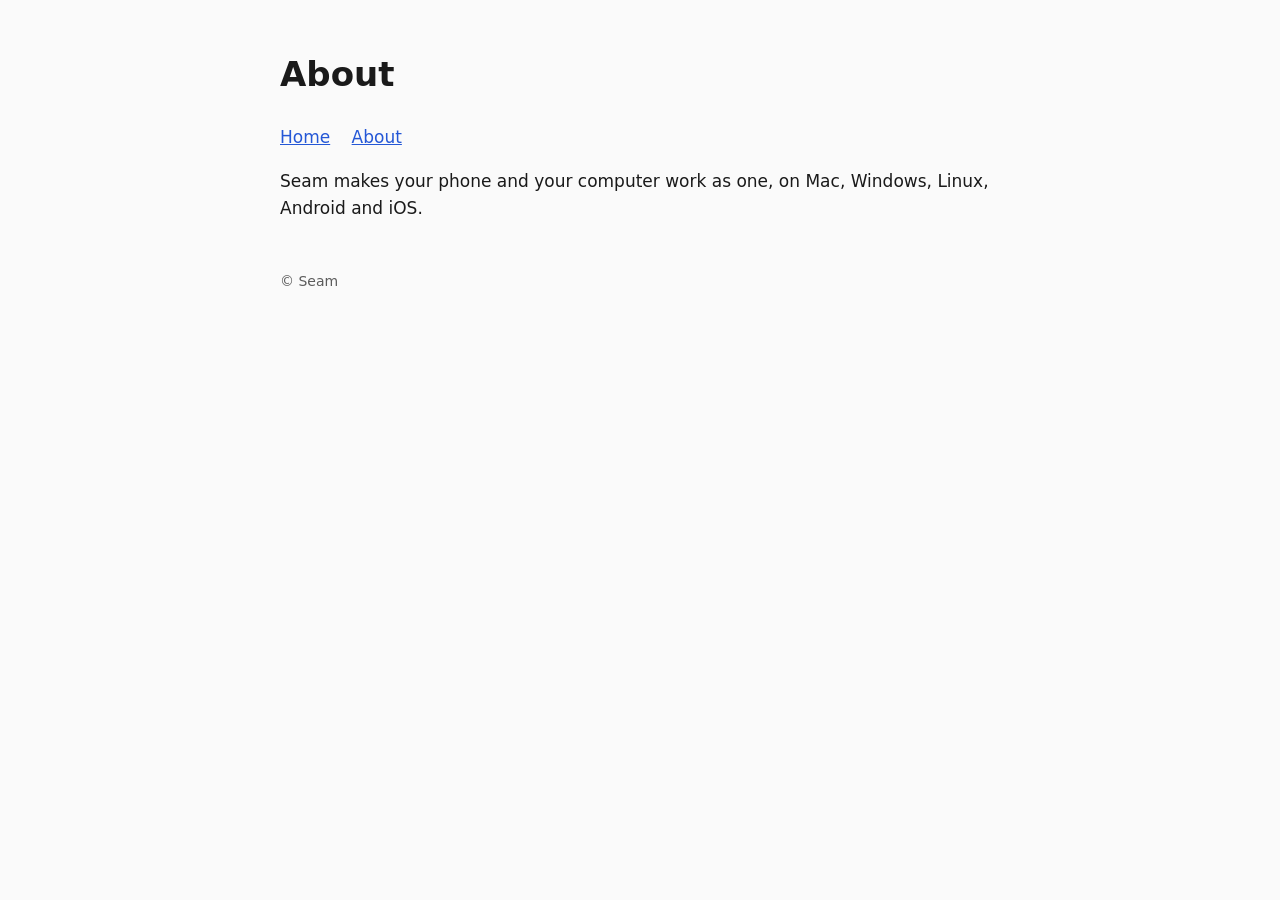
==== site/about.html @ cbf4ee66 "Seam website with autonomous Grok fix/review/merge/deploy pipeline Co-Authored-By: Claude Opus 5.5 <" ====
<!doctype html>
<html lang="en">
<head>
  <meta charset="utf-8">
  <meta name="viewport" content="width=device-width, initial-scale=1">
  <title>About - Seam</title>
  <link rel="stylesheet" href="style.css">
</head>
<body>
  <header>
    <h1>About</h1>
    <nav><a href="index.html">Home</a> <a href="about.html">About</a></nav>
  </header>
  <main>
    <p>Seam makes your phone and your computer work as one, on Mac, Windows, Linux, Android and iOS.</p>
  </main>
  <footer><p>&copy; Seam</p></footer>
</body>
</html>
---- site/style.css ----
:root { --fg: #1a1a1a; --bg: #fafafa; --accent: #2457d6; }
@media (prefers-color-scheme: dark) { :root { --fg: #eee; --bg: #121212; --accent: #7aa2ff; } }
body { margin: 0 auto; max-width: 720px; padding: 24px 16px; font: 17px/1.6 system-ui, sans-serif; color: var(--fg); background: var(--bg); }
nav a { margin-right: 16px; color: var(--accent); }
footer { margin-top: 48px; opacity: .7; font-size: 14px; }
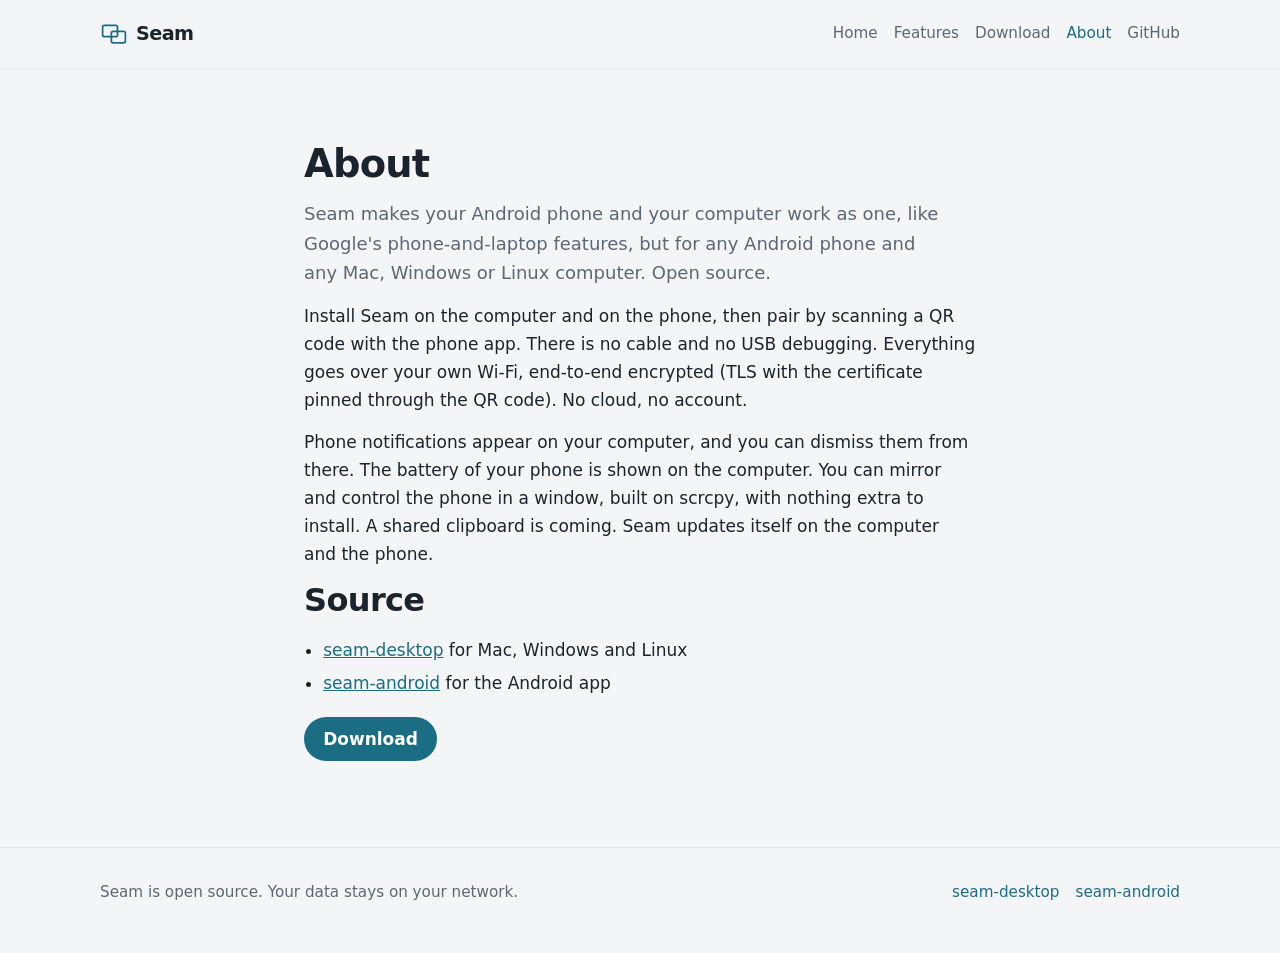
==== commit a896532a: "Fix #4: Real product site with downloads of the latest releases Turn the empty Seam shell into a rea" ====
--- a/site/about.html
+++ b/site/about.html
@@ -3,17 +3,54 @@
 <head>
   <meta charset="utf-8">
   <meta name="viewport" content="width=device-width, initial-scale=1">
+  <meta name="color-scheme" content="light dark">
   <title>About - Seam</title>
+  <meta name="description" content="Seam is open source software that connects any Android phone with a Mac, Windows or Linux computer over your own Wi-Fi.">
   <link rel="stylesheet" href="style.css">
 </head>
 <body>
-  <header>
-    <h1>About</h1>
-    <nav><a href="index.html">Home</a> <a href="about.html">About</a></nav>
+  <header class="site-header">
+    <div class="wrap header-inner">
+      <a class="logo" href="index.html">
+        <svg class="logo-mark" viewBox="0 0 32 32" width="28" height="28" aria-hidden="true">
+          <rect x="3" y="6" width="17" height="13" rx="2" fill="none" stroke="currentColor" stroke-width="2"/>
+          <rect x="13" y="13" width="16" height="13" rx="2" fill="none" stroke="currentColor" stroke-width="2"/>
+        </svg>
+        <span>Seam</span>
+      </a>
+      <nav aria-label="Main">
+        <a href="index.html">Home</a>
+        <a href="features.html">Features</a>
+        <a href="index.html#download">Download</a>
+        <a href="about.html" aria-current="page">About</a>
+        <a href="https://github.com/JohnAI-dev/seam-desktop">GitHub</a>
+      </nav>
+    </div>
   </header>
-  <main>
-    <p>Seam makes your phone and your computer work as one, on Mac, Windows, Linux, Android and iOS.</p>
+
+  <main class="page">
+    <div class="wrap prose">
+      <h1>About</h1>
+      <p class="lede">Seam makes your Android phone and your computer work as one, like Google's phone-and-laptop features, but for any Android phone and any Mac, Windows or Linux computer. Open source.</p>
+      <p>Install Seam on the computer and on the phone, then pair by scanning a QR code with the phone app. There is no cable and no USB debugging. Everything goes over your own Wi-Fi, end-to-end encrypted (TLS with the certificate pinned through the QR code). No cloud, no account.</p>
+      <p>Phone notifications appear on your computer, and you can dismiss them from there. The battery of your phone is shown on the computer. You can mirror and control the phone in a window, built on scrcpy, with nothing extra to install. A shared clipboard is coming. Seam updates itself on the computer and the phone.</p>
+      <h2>Source</h2>
+      <ul>
+        <li><a href="https://github.com/JohnAI-dev/seam-desktop">seam-desktop</a> for Mac, Windows and Linux</li>
+        <li><a href="https://github.com/JohnAI-dev/seam-android">seam-android</a> for the Android app</li>
+      </ul>
+      <p><a class="button" href="index.html#download">Download</a></p>
+    </div>
   </main>
-  <footer><p>&copy; Seam</p></footer>
+
+  <footer class="site-footer">
+    <div class="wrap footer-inner">
+      <p>Seam is open source. Your data stays on your network.</p>
+      <nav aria-label="GitHub">
+        <a href="https://github.com/JohnAI-dev/seam-desktop">seam-desktop</a>
+        <a href="https://github.com/JohnAI-dev/seam-android">seam-android</a>
+      </nav>
+    </div>
+  </footer>
 </body>
 </html>
--- a/site/style.css
+++ b/site/style.css
@@ -1,5 +1,383 @@
-:root { --fg: #1a1a1a; --bg: #fafafa; --accent: #2457d6; }
-@media (prefers-color-scheme: dark) { :root { --fg: #eee; --bg: #121212; --accent: #7aa2ff; } }
-body { margin: 0 auto; max-width: 720px; padding: 24px 16px; font: 17px/1.6 system-ui, sans-serif; color: var(--fg); background: var(--bg); }
-nav a { margin-right: 16px; color: var(--accent); }
-footer { margin-top: 48px; opacity: .7; font-size: 14px; }
+*,
+*::before,
+*::after {
+  box-sizing: border-box;
+}
+
+:root {
+  --bg: #f3f5f7;
+  --bg-elevated: #ffffff;
+  --fg: #1b242c;
+  --muted: #5b6874;
+  --accent: #1a6d82;
+  --accent-hover: #145668;
+  --accent-soft: #e5f2f6;
+  --on-accent: #ffffff;
+  --border: #e1e6eb;
+  --shadow: 0 12px 32px rgba(27, 36, 44, 0.06);
+  --radius: 16px;
+  --max: 1080px;
+  --space: clamp(16px, 3vw, 28px);
+}
+
+@media (prefers-color-scheme: dark) {
+  :root {
+    --bg: #101418;
+    --bg-elevated: #1a2128;
+    --fg: #e7eef3;
+    --muted: #a7b4c0;
+    --accent: #8ecfe0;
+    --accent-hover: #b7e3ee;
+    --accent-soft: #1c333b;
+    --on-accent: #0d1c22;
+    --border: #2c3640;
+    --shadow: 0 12px 32px rgba(0, 0, 0, 0.35);
+  }
+}
+
+html {
+  scroll-behavior: smooth;
+}
+
+@media (prefers-reduced-motion: reduce) {
+  html { scroll-behavior: auto; }
+}
+
+body {
+  margin: 0;
+  font-family: system-ui, -apple-system, "Segoe UI", Roboto, Helvetica, Arial, sans-serif;
+  font-size: 1.0625rem;
+  line-height: 1.65;
+  color: var(--fg);
+  background: var(--bg);
+}
+
+img,
+svg {
+  max-width: 100%;
+}
+
+h1,
+h2,
+h3,
+p,
+li,
+a {
+  overflow-wrap: break-word;
+}
+
+h1,
+h2,
+h3 {
+  line-height: 1.2;
+  font-weight: 600;
+  letter-spacing: -0.02em;
+}
+
+h1 {
+  font-size: clamp(1.8rem, 4vw, 2.4rem);
+  margin: 0 0 0.75rem;
+}
+
+.hero h1 {
+  font-size: clamp(2rem, 6vw, 3.25rem);
+  max-width: 18ch;
+}
+
+h2 {
+  font-size: clamp(1.45rem, 3vw, 2rem);
+  margin: 0 0 1rem;
+}
+
+h3 {
+  font-size: 1.15rem;
+  margin: 0 0 0.45rem;
+}
+
+p { margin: 0 0 0.85rem; }
+
+a { color: var(--accent); }
+
+code {
+  font-family: ui-monospace, SFMono-Regular, Menlo, Consolas, monospace;
+  font-size: 0.84em;
+  background: var(--accent-soft);
+  padding: 0.12em 0.35em;
+  border-radius: 6px;
+  overflow-wrap: anywhere;
+  word-break: break-word;
+}
+
+.wrap {
+  width: min(var(--max), calc(100% - 2 * var(--space)));
+  margin-inline: auto;
+}
+
+.prose { max-width: 42rem; }
+
+.site-header {
+  position: sticky;
+  top: 0;
+  z-index: 5;
+  background: var(--bg);
+  border-bottom: 1px solid var(--border);
+}
+
+.header-inner {
+  display: flex;
+  align-items: center;
+  justify-content: space-between;
+  gap: 12px 20px;
+  flex-wrap: wrap;
+  min-height: 68px;
+  padding: 10px 0;
+}
+
+a.logo,
+a.logo:visited {
+  display: inline-flex;
+  align-items: center;
+  gap: 8px;
+  color: var(--fg);
+  text-decoration: none;
+  font-weight: 700;
+  letter-spacing: -0.03em;
+  font-size: 1.2rem;
+}
+
+a.logo:hover { color: var(--accent); }
+
+.logo-mark {
+  display: block;
+  width: 28px;
+  height: 28px;
+  max-width: 28px;
+  color: var(--accent);
+  flex: 0 0 auto;
+}
+
+nav {
+  display: flex;
+  flex-wrap: wrap;
+  gap: 6px 16px;
+  max-width: 100%;
+  min-width: 0;
+}
+
+.site-header nav a,
+.site-header nav a:visited {
+  color: var(--muted);
+  text-decoration: none;
+  font-size: 0.95rem;
+}
+
+.site-header nav a:hover,
+.site-header nav a[aria-current="page"] {
+  color: var(--accent);
+}
+
+.hero {
+  padding: clamp(48px, 9vw, 88px) 0 clamp(8px, 2vw, 20px);
+}
+
+.eyebrow {
+  margin: 0 0 12px;
+  color: var(--accent);
+  font-weight: 700;
+  font-size: 0.82rem;
+  letter-spacing: 0.08em;
+  text-transform: uppercase;
+}
+
+.lede {
+  color: var(--muted);
+  font-size: 1.125rem;
+  max-width: 40rem;
+}
+
+.hero-actions {
+  display: flex;
+  flex-wrap: wrap;
+  gap: 10px;
+  margin-top: 1.4rem;
+  max-width: 100%;
+}
+
+a.button,
+a.button:visited {
+  display: inline-block;
+  background: var(--accent);
+  color: var(--on-accent);
+  text-decoration: none;
+  font-weight: 600;
+  padding: 0.75rem 1.2rem;
+  border-radius: 999px;
+  line-height: 1.2;
+  max-width: 100%;
+  text-align: center;
+  overflow-wrap: anywhere;
+}
+
+a.button:hover { background: var(--accent-hover); }
+
+a.button-secondary,
+a.button-secondary:visited {
+  background: transparent;
+  color: var(--accent);
+  box-shadow: inset 0 0 0 1.5px var(--accent);
+}
+
+a.button-secondary:hover { background: var(--accent-soft); }
+
+.section { padding: clamp(28px, 5vw, 52px) 0; }
+
+.steps,
+.grid,
+.download-grid,
+.stack {
+  display: grid;
+  gap: 16px;
+}
+
+.steps {
+  grid-template-columns: repeat(3, minmax(0, 1fr));
+  margin: 0;
+  padding: 0;
+  list-style: none;
+}
+
+.grid { grid-template-columns: repeat(3, minmax(0, 1fr)); }
+.download-grid { grid-template-columns: repeat(2, minmax(0, 1fr)); }
+.stack { margin: 1.5rem 0 2rem; }
+
+@media (max-width: 800px) {
+  .grid { grid-template-columns: repeat(2, minmax(0, 1fr)); }
+}
+
+@media (max-width: 640px) {
+  .steps,
+  .grid,
+  .download-grid {
+    grid-template-columns: minmax(0, 1fr);
+  }
+}
+
+.card,
+.steps li {
+  background: var(--bg-elevated);
+  border: 1px solid var(--border);
+  border-radius: var(--radius);
+  box-shadow: var(--shadow);
+  padding: 22px;
+  min-width: 0;
+}
+
+.card p:last-child,
+.steps li p:last-child {
+  margin-bottom: 0;
+}
+
+.stack h2 {
+  font-size: 1.25rem;
+  margin: 0 0 0.4rem;
+}
+
+.step-num {
+  display: inline-flex;
+  align-items: center;
+  justify-content: center;
+  width: 2rem;
+  height: 2rem;
+  margin-bottom: 12px;
+  border-radius: 50%;
+  background: var(--accent-soft);
+  color: var(--accent);
+  font-weight: 700;
+  font-size: 0.95rem;
+}
+
+.band {
+  background: var(--accent-soft);
+  padding: clamp(40px, 7vw, 72px) 0;
+}
+
+.band p:last-child { margin-bottom: 0; }
+
+.version {
+  color: var(--muted);
+  font-size: 0.95rem;
+}
+
+.badge {
+  display: none;
+  margin: 0 0 8px;
+  color: var(--accent);
+  font-size: 0.75rem;
+  font-weight: 700;
+  letter-spacing: 0.06em;
+  text-transform: uppercase;
+}
+
+.download-card.is-current {
+  border-color: var(--accent);
+  box-shadow: 0 0 0 3px var(--accent-soft), var(--shadow);
+}
+
+.download-card.is-current .badge { display: block; }
+
+.note {
+  color: var(--muted);
+  font-size: 0.92rem;
+  margin: 14px 0 0;
+}
+
+.actions {
+  display: flex;
+  flex-wrap: wrap;
+  gap: 8px;
+  max-width: 100%;
+}
+
+.page { padding: clamp(36px, 6vw, 72px) 0; }
+
+main ul {
+  margin: 0 0 1.2rem;
+  padding-left: 1.2rem;
+}
+
+main li { margin: 0.35rem 0; }
+
+.site-footer {
+  border-top: 1px solid var(--border);
+  padding: 32px 0 48px;
+  color: var(--muted);
+  font-size: 0.95rem;
+}
+
+.footer-inner {
+  display: flex;
+  flex-wrap: wrap;
+  justify-content: space-between;
+  gap: 12px 24px;
+  align-items: center;
+}
+
+.site-footer p { margin: 0; }
+
+.site-footer a,
+.site-footer a:visited {
+  color: var(--accent);
+  text-decoration: none;
+}
+
+.site-footer a:hover { text-decoration: underline; }
+
+:focus-visible {
+  outline: 2px solid var(--accent);
+  outline-offset: 3px;
+}
+
+@media (max-width: 400px) {
+  .card,
+  .steps li { padding: 16px; }
+}
